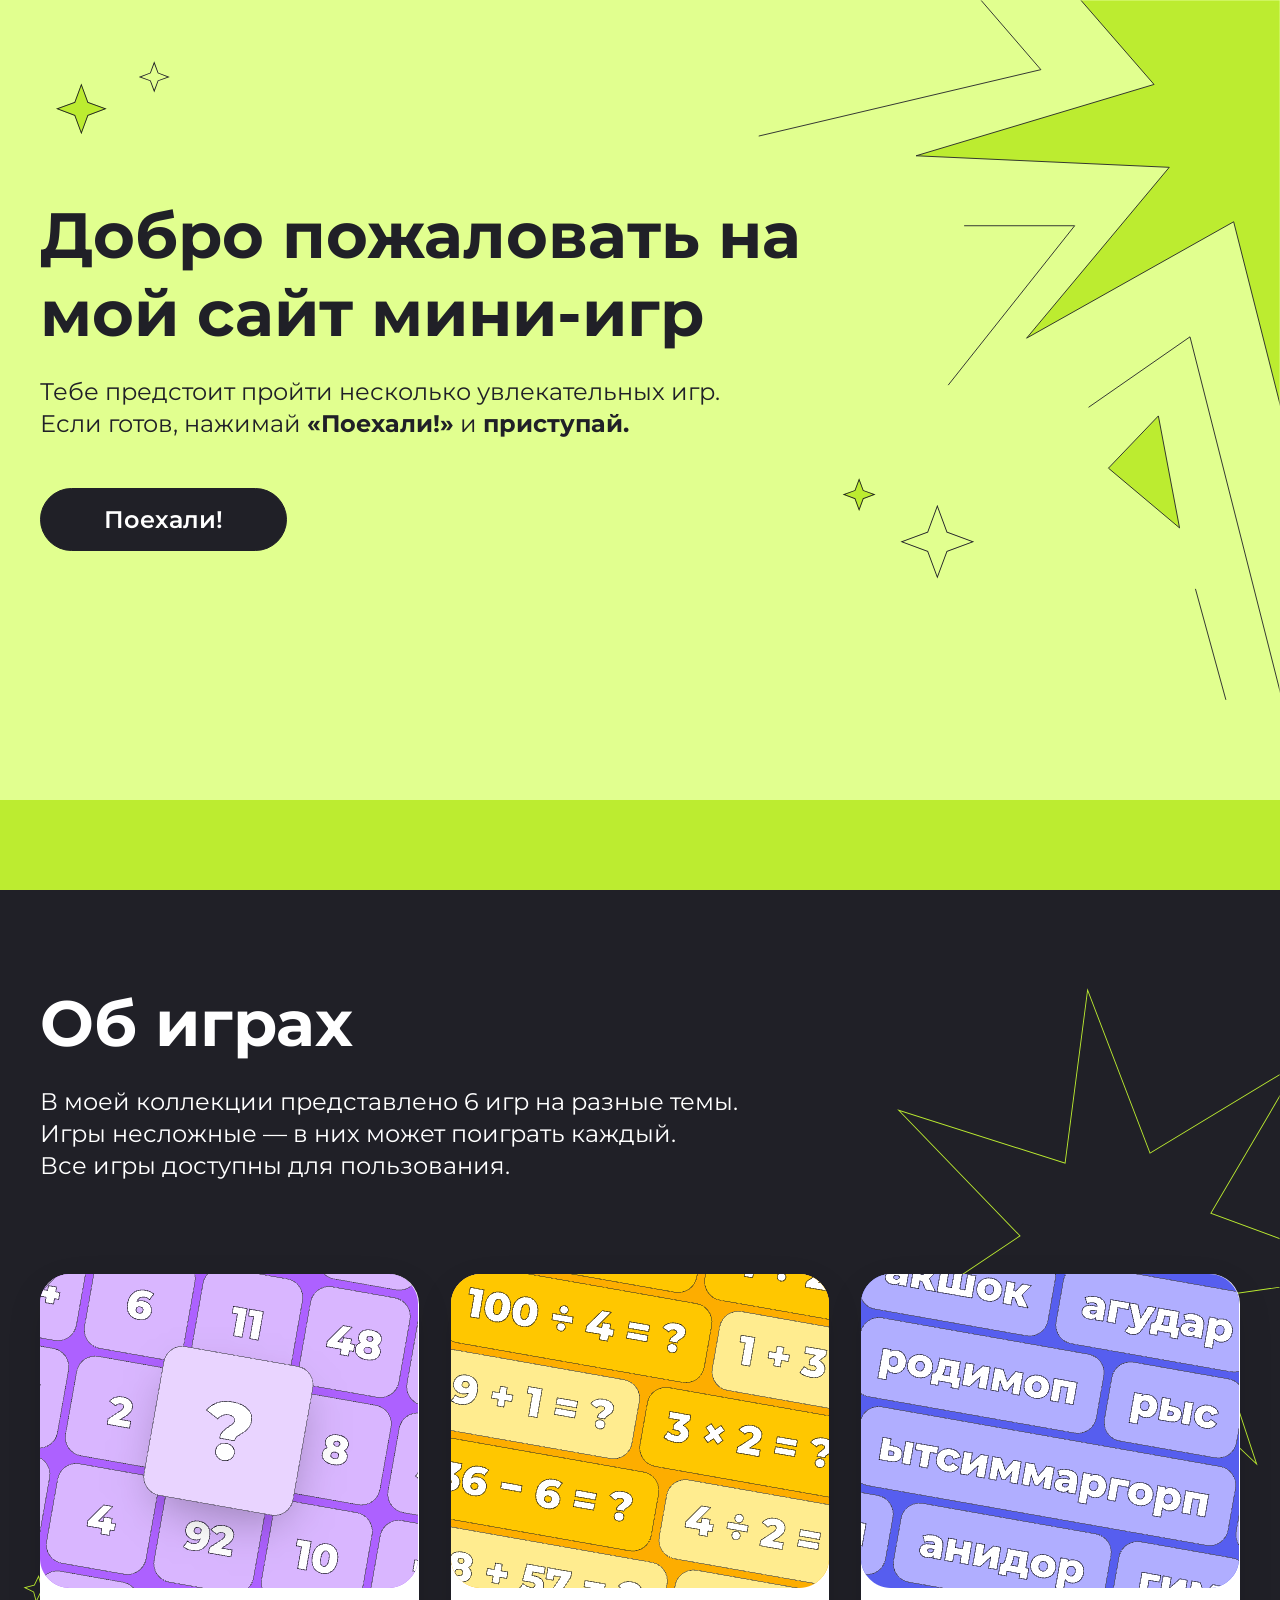
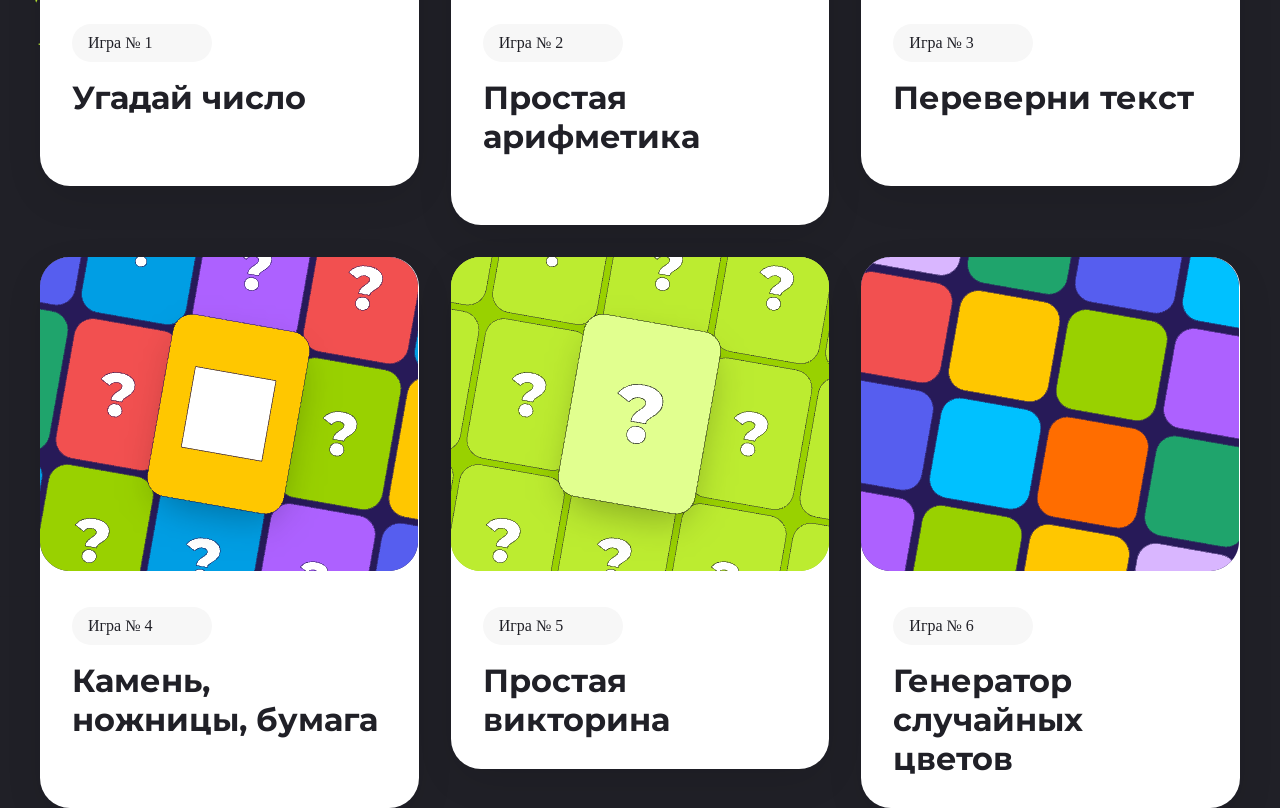
==== g/games.html @ 05e4cccb "commit" ====
<!DOCTYPE html>
<html lang="en">

<head>
    <meta charset="UTF-8">
    <meta name="viewport" content="width=device-width, initial-scale=1.0">
    <title>Document</title>
    <link rel="preconnect" href="https://fonts.googleapis.com">
    <link rel="preconnect" href="https://fonts.gstatic.com" crossorigin>
    <link href="https://fonts.googleapis.com/css2?family=Montserrat:wght@100..900&display=swap" rel="stylesheet">
    <link rel="stylesheet" href="game.css">
</head>

<body>
    <header class="top center">
        <h1 class="top__title">Добро пожаловать на мой сайт мини-игр</h1>
        <p class="top__text">Тебе предстоит пройти несколько увлекательных игр. Если готов, нажимай <b>«Поехали!»</b> и
            <b>приступай.</b>
        </p>
        <button class="top__btn">Поехали!</button>
    </header>
    <section class="content center">
        <div class="content__top">
            <h2 class="content__top_title">Об играх</h2>
            <p class="content__top_text">В моей коллекции представлено 6 игр на разные темы.</p>
            <p class="content__top_text">Игры несложные — в них может поиграть каждый.</p>
            <p class="content__top_text">Все игры доступны для пользования.</p>
        </div>
        <div class="content-box">
            <a href="#" class="content__item">
                <img src=".\img\cart1.png" alt="">
                <p class="content__item_text">Игра № 1</p>
                <h3 class="content__item_title">Угадай число</h3>
            </a>
            <a href="#" class="content__item content__item_big">
                <img src=".\img\cart2.png" alt="">
                <p class="content__item_text">Игра № 2</p>
                <h3 class="content__item_title">Простая арифметика</h3>
            </a>
            <a href="#" class="content__item">
                <img src=".\img\cart3.png" alt="">
                <p class="content__item_text">Игра № 3</p>
                <h3 class="content__item_title">Переверни текст</h3>
            </a>
            <a href="#" class="content__item content__item_big">
                <img src=".\img\cart4.png" alt="">
                <p class="content__item_text">Игра № 4</p>
                <h3 class="content__item_title">Камень, ножницы, бумага</h3>
            </a>
            <a href="#" class="content__item">
                <img src=".\img\cart5.png" alt="">
                <p class="content__item_text">Игра № 5</p>
                <h3 class="content__item_title">Простая викторина</h3>
            </a>
            <a href="#" class="content__item content__item_big">
                <img src=".\img\cart6.png" alt="">
                <p class="content__item_text">Игра № 6</p>
                <h3 class="content__item_title">Генератор случайных цветов</h3>
            </a>
        </div>
    </section>
</body>

</html>
---- g/game.css ----
* {
  margin: 0;
  padding: 0;
}

.center {
  padding-left: calc(50% - 600px);
  padding-right: calc(50% - 600px);
}

.top {
  height: 800px;
  background: rgb(225, 255, 143);
  background-image: url(img/Desktop.svg);
  background-repeat: no-repeat;
  background-size: 100%;
  border-bottom: 90px solid #BCEC30;
}
.top__text {
  color: rgb(32, 32, 39);
  font-family: Montserrat;
  font-size: 24px;
  font-weight: 400;
  line-height: 32px;
  letter-spacing: 0px;
  text-align: left;
  max-width: 720px;
  padding-top: 24px;
  padding-bottom: 48px;
}
.top__title {
  padding-top: 196px;
  color: rgb(32, 32, 39);
  font-family: Montserrat;
  font-size: 64px;
  font-weight: 700;
  line-height: 78px;
  letter-spacing: 0px;
  text-align: left;
  max-width: 769px;
}
.top__btn {
  box-sizing: border-box;
  border: 1px solid rgb(32, 32, 39);
  border-radius: 60px;
  background: rgb(32, 32, 39);
  color: rgb(255, 255, 255);
  font-family: Montserrat;
  font-size: 24px;
  font-weight: 600;
  text-align: center;
  padding: 16px 28px 16px 28px;
  width: 247px;
}
.top__btn:hover {
  background: #FFFFFF;
  color: #000000;
}

.content {
  background: rgb(32, 32, 39);
  background-image: url(img/game.svg);
  background-size: 100%;
  background-repeat: no-repeat;
}
.content__top_title {
  color: rgb(255, 255, 255);
  font-family: Montserrat;
  font-size: 64px;
  font-weight: 700;
  line-height: 78px;
  letter-spacing: 0px;
  text-align: left;
  padding-top: 94px;
  margin-bottom: 24px;
}
.content__top_text {
  color: rgb(255, 255, 255);
  font-family: Montserrat;
  font-size: 24px;
  font-weight: 400;
  line-height: 32px;
  letter-spacing: 0px;
  text-align: left;
}
.content-box {
  margin-top: 92px;
  display: grid;
  grid-template-columns: repeat(12, 1fr);
  gap: 32px;
}
.content__item {
  height: 512px;
  grid-column: span 4;
  border-radius: 30px;
  box-shadow: 0px 12.61px 42.25px -7.57px rgba(0, 0, 0, 0.13);
  background: rgb(255, 255, 255);
  text-decoration: none;
}
.content__item_big {
  height: 551px;
}
.content__item_text {
  border-radius: 52.58px;
  background: rgb(247, 247, 247);
  padding: 10px 16px 10px 16px;
  margin-top: 32px;
  margin-bottom: 16px;
  color: #202027;
  margin-left: 32px;
  margin-right: 32px;
  max-width: 108px;
}
.content__item_title {
  color: rgb(32, 32, 39);
  font-family: Montserrat;
  font-size: 32px;
  font-weight: 700;
  line-height: 39px;
  letter-spacing: 0px;
  text-align: left;
  margin-bottom: 36px;
  margin-left: 32px;
  margin-right: 32px;
}/*# sourceMappingURL=game.css.map */
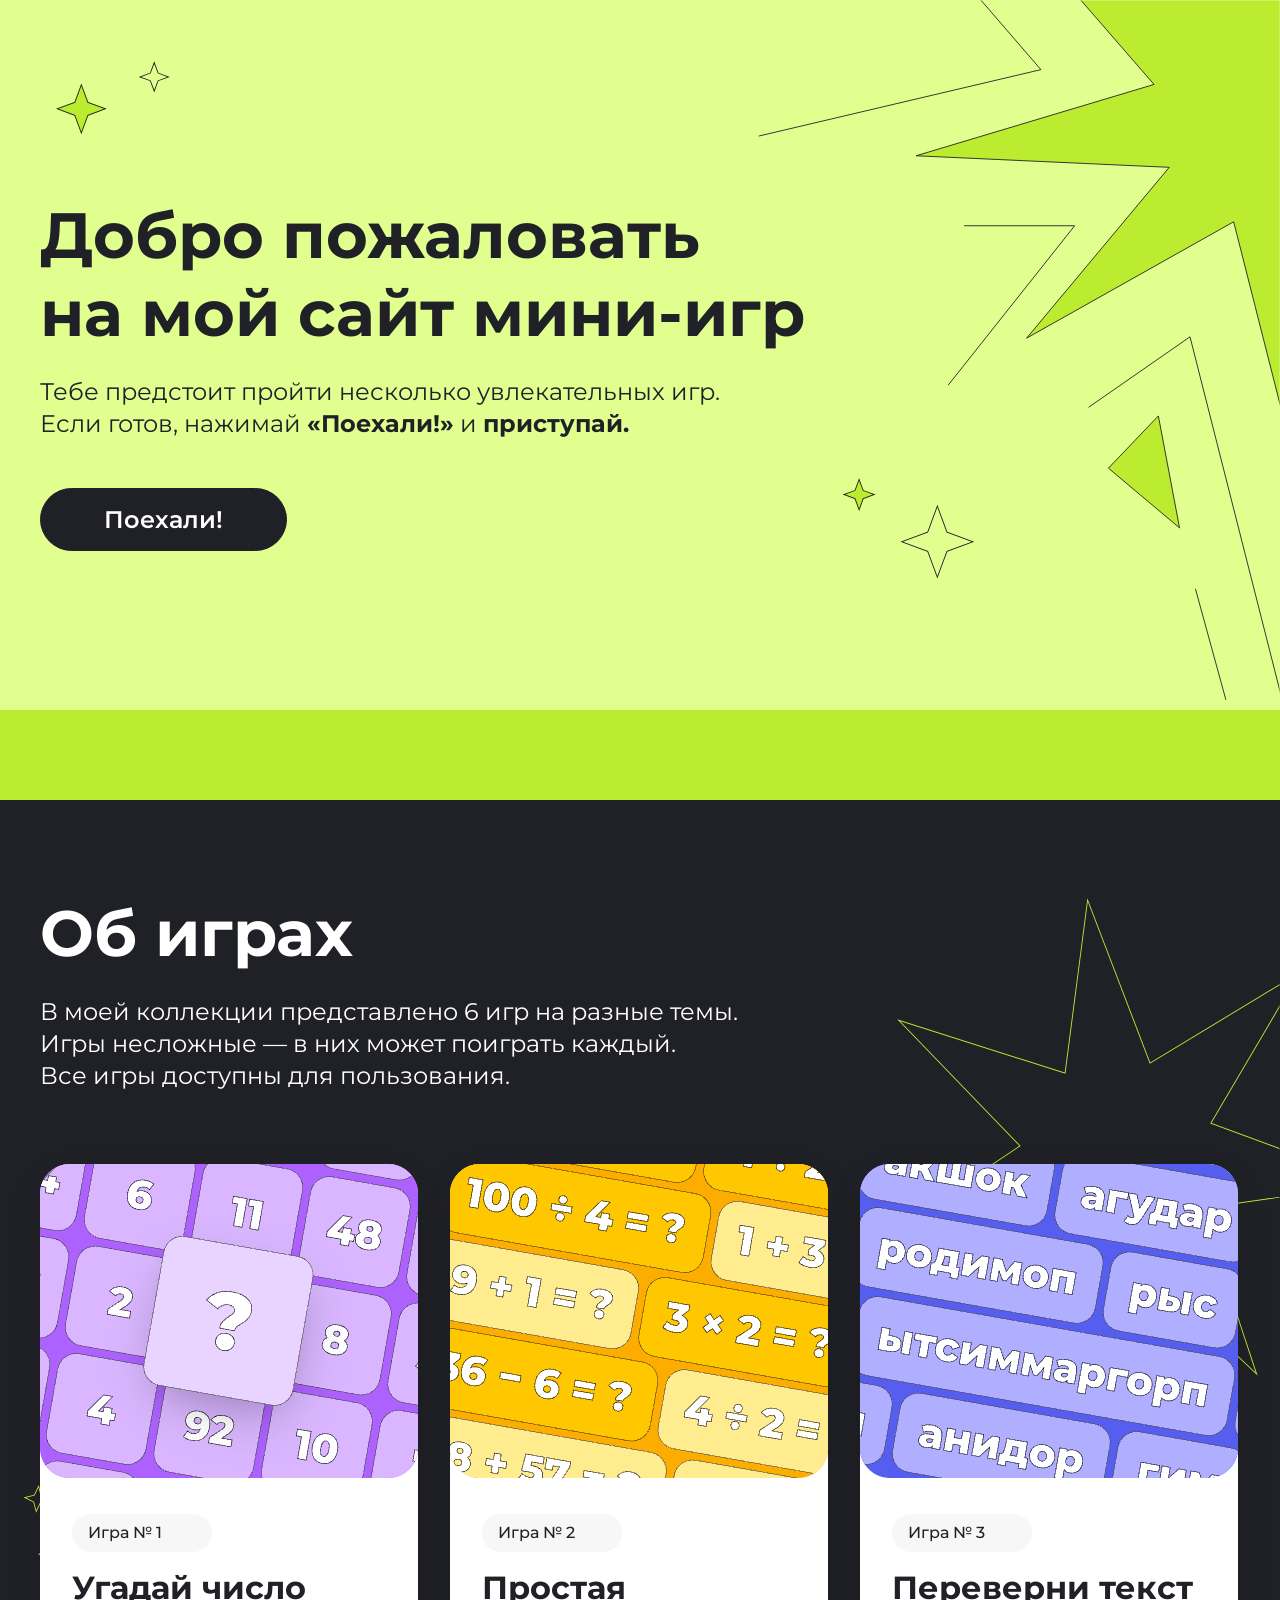
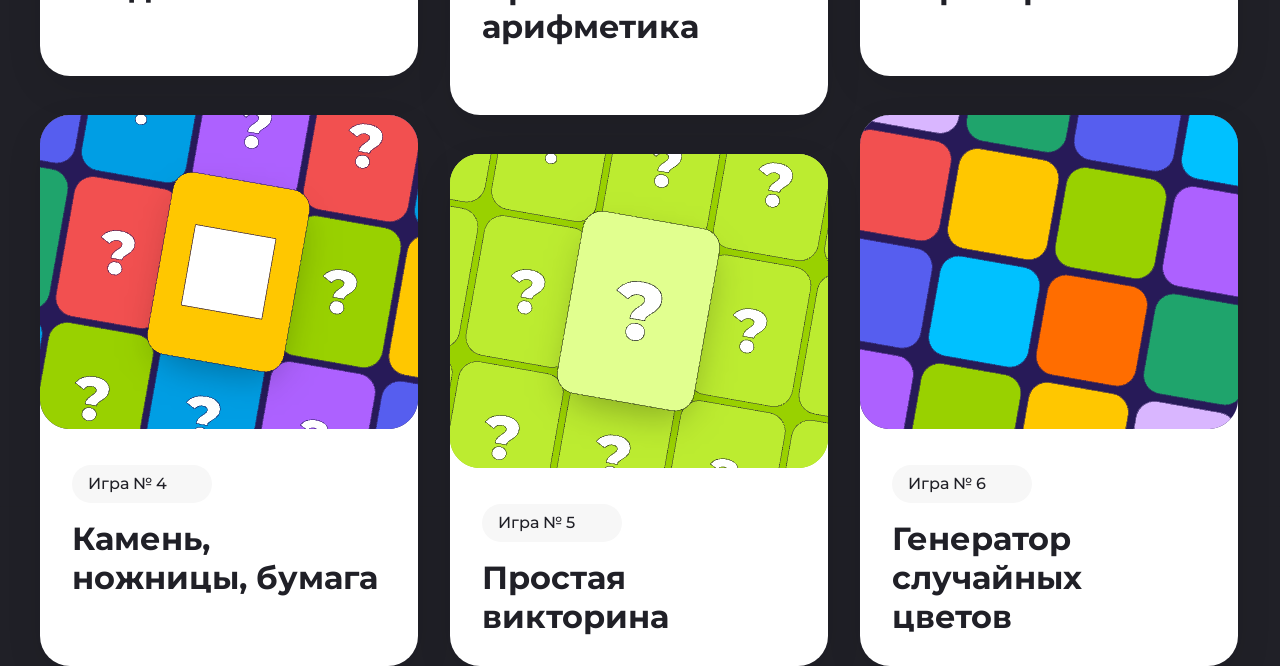
==== commit f8ac6bf0: "changes hw" ====
--- a/g/games.html
+++ b/g/games.html
@@ -13,49 +13,56 @@
 
 <body>
     <header class="top center">
-        <h1 class="top__title">Добро пожаловать на мой сайт мини-игр</h1>
+        <h1 class="top__title">Добро пожаловать
+            <br>
+            на мой сайт мини-игр
+        </h1>
         <p class="top__text">Тебе предстоит пройти несколько увлекательных игр. Если готов, нажимай <b>«Поехали!»</b> и
             <b>приступай.</b>
         </p>
-        <button class="top__btn">Поехали!</button>
+        <button class="top__btn"><a class="top__link" href="#content-1">Поехали!</a></button>
     </header>
-    <section class="content center">
+    <section id="content-1" class="content center">
         <div class="content__top">
             <h2 class="content__top_title">Об играх</h2>
             <p class="content__top_text">В моей коллекции представлено 6 игр на разные темы.</p>
             <p class="content__top_text">Игры несложные — в них может поиграть каждый.</p>
             <p class="content__top_text">Все игры доступны для пользования.</p>
         </div>
-        <div class="content-box">
+        <div class="content-top">
             <a href="#" class="content__item">
                 <img src=".\img\cart1.png" alt="">
-                <p class="content__item_text">Игра № 1</p>
-                <h3 class="content__item_title">Угадай число</h3>
+                <p class="content__item-text">Игра № 1</p>
+                <h3 class="content__item-title">Угадай число</h3>
             </a>
             <a href="#" class="content__item content__item_big">
                 <img src=".\img\cart2.png" alt="">
-                <p class="content__item_text">Игра № 2</p>
-                <h3 class="content__item_title">Простая арифметика</h3>
+                <p class="content__item-text">Игра № 2</p>
+                <h3 class="content__item-title">Простая арифметика</h3>
             </a>
+
             <a href="#" class="content__item">
                 <img src=".\img\cart3.png" alt="">
-                <p class="content__item_text">Игра № 3</p>
-                <h3 class="content__item_title">Переверни текст</h3>
+                <p class="content__item-text">Игра № 3</p>
+                <h3 class="content__item-title">Переверни текст</h3>
             </a>
+        </div>
+        <div class="content-btm">
             <a href="#" class="content__item content__item_big">
                 <img src=".\img\cart4.png" alt="">
-                <p class="content__item_text">Игра № 4</p>
-                <h3 class="content__item_title">Камень, ножницы, бумага</h3>
+                <p class="content__item-text">Игра № 4</p>
+                <h3 class="content__item-title">Камень, ножницы, бумага</h3>
             </a>
+
             <a href="#" class="content__item">
                 <img src=".\img\cart5.png" alt="">
-                <p class="content__item_text">Игра № 5</p>
-                <h3 class="content__item_title">Простая викторина</h3>
+                <p class="content__item-text">Игра № 5</p>
+                <h3 class="content__item-title">Простая викторина</h3>
             </a>
             <a href="#" class="content__item content__item_big">
                 <img src=".\img\cart6.png" alt="">
-                <p class="content__item_text">Игра № 6</p>
-                <h3 class="content__item_title">Генератор случайных цветов</h3>
+                <p class="content__item-text">Игра № 6</p>
+                <h3 class="content__item-title">Генератор случайных цветов</h3>
             </a>
         </div>
     </section>
--- a/g/game.css
+++ b/g/game.css
@@ -8,8 +8,12 @@
   padding-right: calc(50% - 600px);
 }
 
+body {
+  scroll-behavior: smooth;
+}
+
 .top {
-  height: 800px;
+  height: 710px;
   background: rgb(225, 255, 143);
   background-image: url(img/Desktop.svg);
   background-repeat: no-repeat;
@@ -44,16 +48,22 @@
   border: 1px solid rgb(32, 32, 39);
   border-radius: 60px;
   background: rgb(32, 32, 39);
+  padding: 16px 28px 16px 28px;
+  width: 247px;
+}
+.top__btn:hover {
+  background: #FFFFFF;
+  color: #000000;
+}
+.top__link {
+  text-decoration-line: none;
   color: rgb(255, 255, 255);
   font-family: Montserrat;
   font-size: 24px;
   font-weight: 600;
   text-align: center;
-  padding: 16px 28px 16px 28px;
-  width: 247px;
 }
-.top__btn:hover {
-  background: #FFFFFF;
+.top__link:hover {
   color: #000000;
 }
 
@@ -62,6 +72,9 @@
   background-image: url(img/game.svg);
   background-size: 100%;
   background-repeat: no-repeat;
+}
+.content__top {
+  margin-bottom: 72px;
 }
 .content__top_title {
   color: rgb(255, 255, 255);
@@ -83,13 +96,20 @@
   letter-spacing: 0px;
   text-align: left;
 }
-.content-box {
-  margin-top: 92px;
-  display: grid;
-  grid-template-columns: repeat(12, 1fr);
+.content-top {
+  display: flex;
   gap: 32px;
+  align-items: flex-start;
+  flex-wrap: wrap;
+}
+.content-btm {
+  display: flex;
+  gap: 32px;
+  align-items: flex-end;
+  flex-wrap: wrap;
 }
 .content__item {
+  max-width: 378px;
   height: 512px;
   grid-column: span 4;
   border-radius: 30px;
@@ -100,7 +120,7 @@
 .content__item_big {
   height: 551px;
 }
-.content__item_text {
+.content__item-text {
   border-radius: 52.58px;
   background: rgb(247, 247, 247);
   padding: 10px 16px 10px 16px;
@@ -110,8 +130,14 @@
   margin-left: 32px;
   margin-right: 32px;
   max-width: 108px;
+  font-family: Montserrat;
+  font-size: 16px;
+  font-weight: 500;
+  line-height: 110%;
+  letter-spacing: 0px;
+  text-align: left;
 }
-.content__item_title {
+.content__item-title {
   color: rgb(32, 32, 39);
   font-family: Montserrat;
   font-size: 32px;
